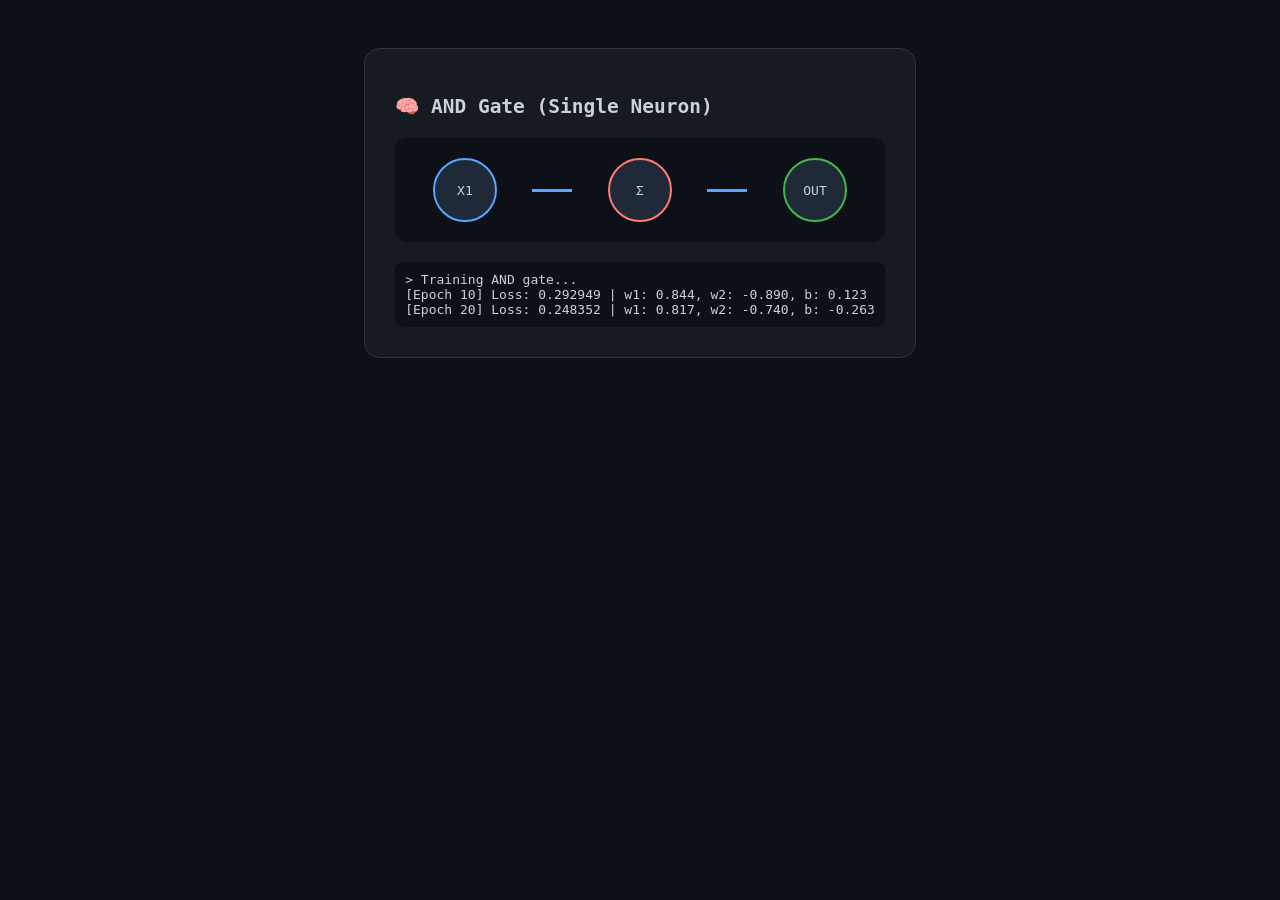
==== andNetwork/index.html @ 25001340 "Applied Separation of Concerns on AND" ====
<!DOCTYPE html>
<html>
<head>
<title>AND Gate - Single Neuron</title>
<link rel="stylesheet" href="style.css">
</head>
<body>
<div class="box">
  <h2>🧠 AND Gate (Single Neuron)</h2>
  <div class="neuron">
    <div class="circle">X1</div>
    <div class="line"></div>
    <div class="circle" style="border-color: #ff7b72;">Σ</div>
    <div class="line"></div>
    <div class="circle" style="border-color: #3fb950;">OUT</div>
  </div>
  <div id="log">> Training AND gate...</div>
  <script src="script.js"></script>
</div>
</body>
</html>
---- andNetwork/style.css ----
body { background: #0d1117; color: #c9d1d9; font-family: monospace; display: flex; justify-content: center; padding: 40px; }
.box { background: #161b22; padding: 30px; border-radius: 16px; border: 1px solid #30363d; max-width: 500px; }
.neuron { display: flex; justify-content: space-around; align-items: center; background: #0d1117; padding: 20px; border-radius: 12px; margin: 20px 0; }
.circle { width: 60px; height: 60px; border-radius: 50%; background: #1f2937; border: 2px solid #58a6ff; display: flex; align-items: center; justify-content: center; }
.line { width: 40px; height: 3px; background: #58a6ff; }
#log { background: #0d1117; padding: 10px; border-radius: 8px; max-height: 150px; overflow-y: auto; font-size: 13px; white-space: pre-wrap; }
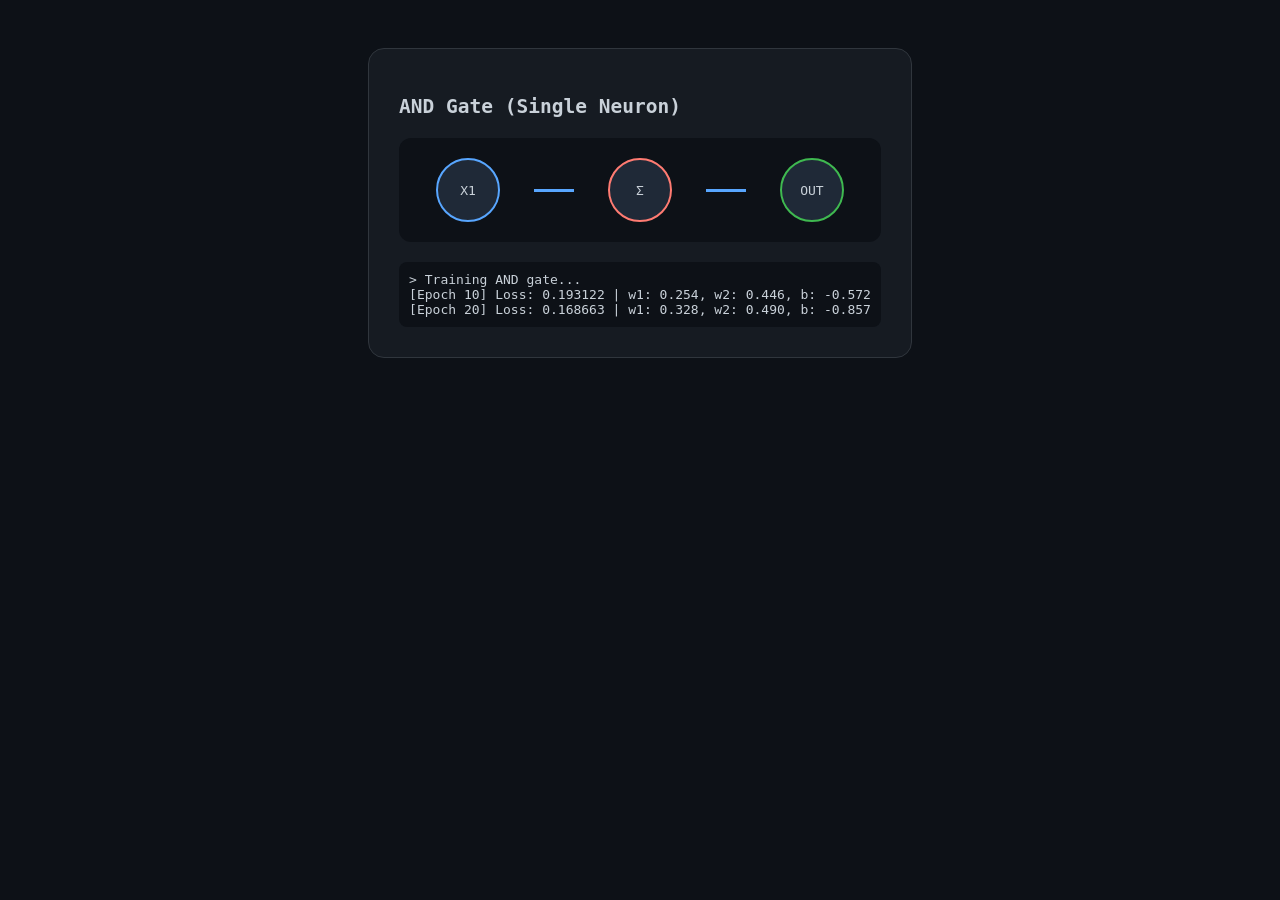
==== commit 1bd2e5e9: "aesthetic AND updates" ====
--- a/andNetwork/index.html
+++ b/andNetwork/index.html
@@ -6,7 +6,7 @@
 </head>
 <body>
 <div class="box">
-  <h2>🧠 AND Gate (Single Neuron)</h2>
+  <h2>AND Gate (Single Neuron)</h2>
   <div class="neuron">
     <div class="circle">X1</div>
     <div class="line"></div>
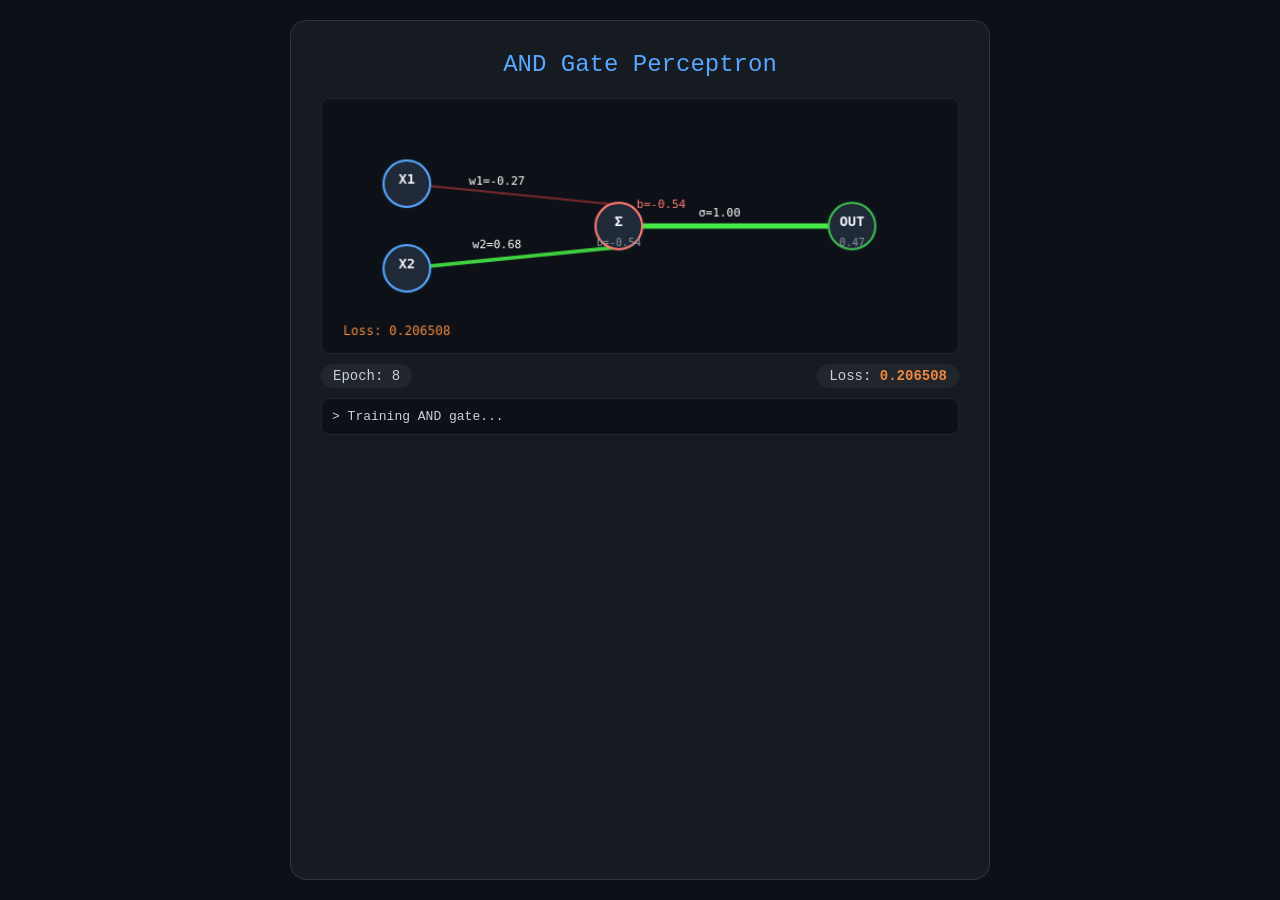
==== commit 94716d3f: "Updated AND animation" ====
--- a/andNetwork/index.html
+++ b/andNetwork/index.html
@@ -1,21 +1,19 @@
 <!DOCTYPE html>
 <html>
 <head>
-<title>AND Gate - Single Neuron</title>
+<title>AND Gate Perceptron</title>
 <link rel="stylesheet" href="style.css">
 </head>
 <body>
-<div class="box">
-  <h2>AND Gate (Single Neuron)</h2>
-  <div class="neuron">
-    <div class="circle">X1</div>
-    <div class="line"></div>
-    <div class="circle" style="border-color: #ff7b72;">Σ</div>
-    <div class="line"></div>
-    <div class="circle" style="border-color: #3fb950;">OUT</div>
+<div class="container">
+  <h2>AND Gate Perceptron</h2>
+  <canvas id="canvas" width="600" height="240"></canvas>
+  <div class="status">
+    <span class="badge">Epoch: <span id="epochDisplay">0</span></span>
+    <span class="badge">Loss: <span id="lossDisplay" class="loss-val">1.000</span></span>
   </div>
   <div id="log">> Training AND gate...</div>
-  <script src="script.js"></script>
 </div>
+<script src="script.js"></script>
 </body>
 </html>
--- a/andNetwork/style.css
+++ b/andNetwork/style.css
@@ -1,6 +1,81 @@
-body { background: #0d1117; color: #c9d1d9; font-family: monospace; display: flex; justify-content: center; padding: 40px; }
-.box { background: #161b22; padding: 30px; border-radius: 16px; border: 1px solid #30363d; max-width: 500px; }
-.neuron { display: flex; justify-content: space-around; align-items: center; background: #0d1117; padding: 20px; border-radius: 12px; margin: 20px 0; }
-.circle { width: 60px; height: 60px; border-radius: 50%; background: #1f2937; border: 2px solid #58a6ff; display: flex; align-items: center; justify-content: center; }
-.line { width: 40px; height: 3px; background: #58a6ff; }
-#log { background: #0d1117; padding: 10px; border-radius: 8px; max-height: 150px; overflow-y: auto; font-size: 13px; white-space: pre-wrap; }+* {
+    box-sizing: border-box;
+    font-family: 'Courier New', monospace;
+}
+
+body {
+    background: #0d1117;
+    color: #c9d1d9;
+    display: flex;
+    justify-content: center;
+    padding: 20px;
+    margin: 0;
+    min-height: 100vh;
+}
+
+.container {
+    background: #161b22;
+    padding: 30px;
+    border-radius: 16px;
+    border: 1px solid #30363d;
+    max-width: 700px;
+    width: 100%;
+}
+
+h2 {
+    font-weight: 300;
+    color: #58a6ff;
+    margin-top: 0;
+    text-align: center;
+}
+
+canvas {
+    display: block;
+    width: 100%;
+    background: #0d1117;
+    border-radius: 8px;
+    border: 1px solid #21262d;
+    margin: 10px 0;
+}
+
+.status {
+    display: flex;
+    justify-content: space-between;
+    font-size: 14px;
+    margin: 10px 0;
+}
+
+.badge {
+    background: #21262d;
+    padding: 4px 12px;
+    border-radius: 20px;
+}
+
+.loss-val {
+    color: #f0883e;
+    font-weight: bold;
+}
+
+#log {
+    background: #0d1117;
+    padding: 10px;
+    border-radius: 8px;
+    max-height: 150px;
+    overflow-y: auto;
+    font-size: 13px;
+    white-space: pre-wrap;
+    border: 1px solid #21262d;
+    margin-top: 10px;
+}
+
+#log .weight {
+    color: #58a6ff;
+}
+
+#log .loss {
+    color: #f0883e;
+}
+
+#log .done {
+    color: #3fb950;
+}
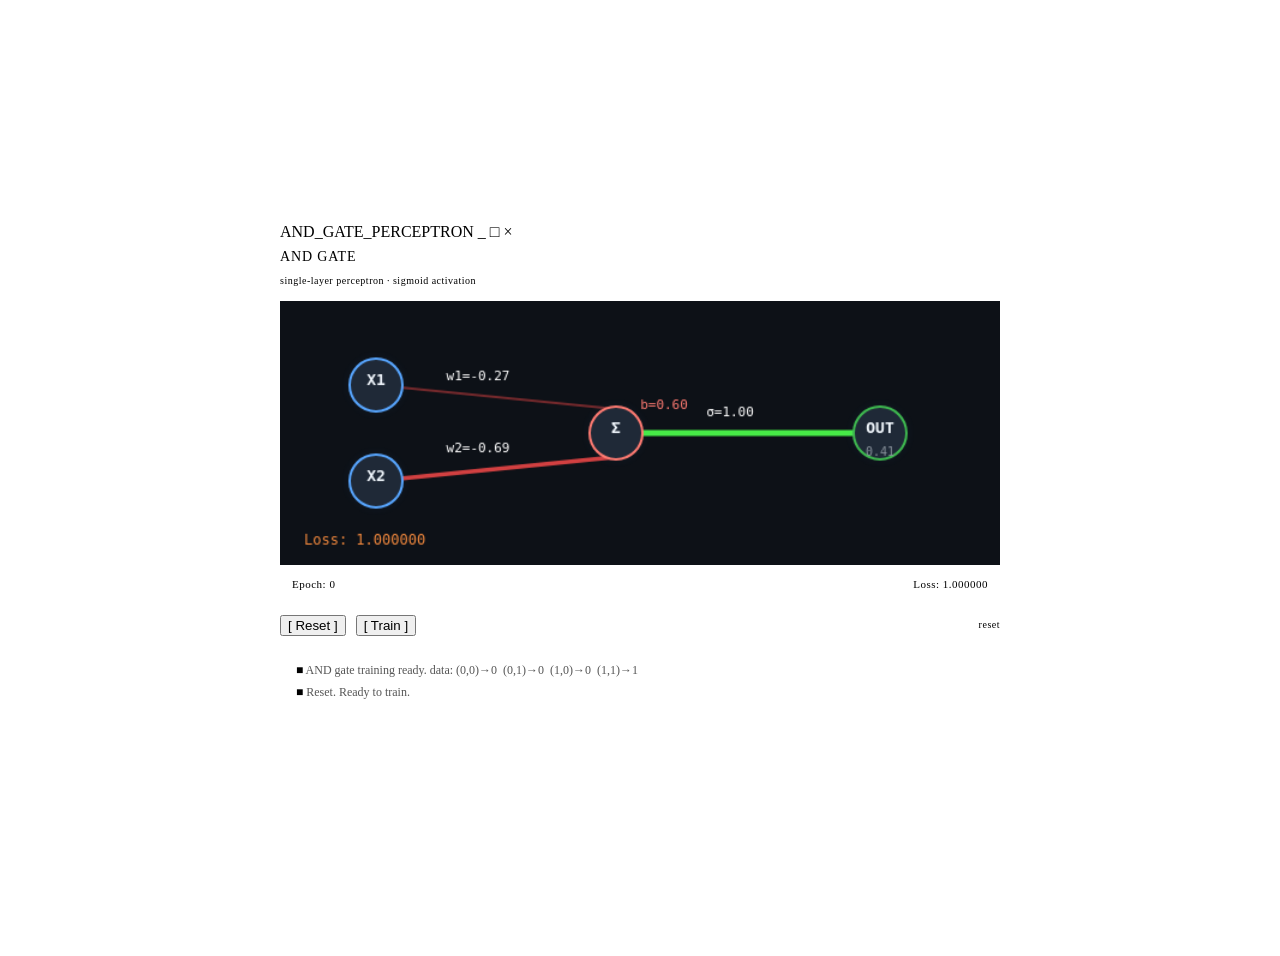
==== commit 209a7d2d: "Added SZ styling to AND and OR Network" ====
--- a/andNetwork/index.html
+++ b/andNetwork/index.html
@@ -2,18 +2,60 @@
 <html>
 <head>
 <title>AND Gate Perceptron</title>
+<!-- Google Fonts (required by Silicon Zen) -->
+<link href="https://fonts.googleapis.com/css2?family=Newsreader:ital,opsz,wght@0,6..72,400;0,6..72,700;1,6..72,400&family=JetBrains+Mono:wght@400;500&family=Press+Start+2P&display=swap" rel="stylesheet" />
+
+<!-- Silicon Zen CSS -->
+<link rel="stylesheet" href="https://king525dev.github.io/silicon-zen/library/sz.css" />
 <link rel="stylesheet" href="style.css">
 </head>
-<body>
-<div class="container">
-  <h2>AND Gate Perceptron</h2>
-  <canvas id="canvas" width="600" height="240"></canvas>
-  <div class="status">
-    <span class="badge">Epoch: <span id="epochDisplay">0</span></span>
-    <span class="badge">Loss: <span id="lossDisplay" class="loss-val">1.000</span></span>
-  </div>
-  <div id="log">> Training AND gate...</div>
-</div>
+<body class="sz-dither">
+  <div class="sz-card perceptron-card sz-card--window">
+      <!-- Card header with window-chrome style -->
+      <div class="sz-card__header">
+          <div class="sz-card__dots">
+              <div class="sz-card__dot sz-card__dot--r"></div>
+              <div class="sz-card__dot sz-card__dot--g"></div>
+              <div class="sz-card__dot sz-card__dot--b"></div>
+          </div>
+          <span class="sz-card__title">AND_GATE_PERCEPTRON</span>
+          <span class="sz-card__title">_ □ ×</span>
+      </div>
+
+      <!-- Card body -->
+      <div class="sz-card__body">
+
+          <!-- Pixel-style heading -->
+          <div class="pixel-heading" style="margin-bottom:4px;">AND GATE</div>
+          <div class="mono-dim" style="margin-bottom:12px;">single‑layer perceptron · sigmoid activation</div>
+
+          <!-- Canvas -->
+          <canvas id="canvas" width="600" height="220"></canvas>
+
+          <!-- Status row -->
+          <div class="status-row">
+              <span class="badge">Epoch: <span id="epochDisplay">0</span></span>
+              <span class="badge">Loss: <span id="lossDisplay" class="loss-val">1.000000</span></span>
+          </div>
+
+          <!-- Control buttons -->
+          <div class="btn-group">
+              <button class="sz-btn sz-btn--sm" id="resetBtn">[ Reset ]</button>
+              <button class="sz-btn sz-btn--sm sz-btn--solid" id="trainBtn">[ Train ]</button>
+              <span class="mono-dim" style="margin-left:auto;align-self:center;" id="statusLabel">ready</span>
+          </div>
+
+          <!-- Log / CLI output -->
+          <div class="log-cli" id="log">
+              <span class="prompt">■</span> <span class="muted">AND gate training ready.</span>
+              <span class="muted">  data: (0,0)→0 &nbsp;(0,1)→0 &nbsp;(1,0)→0 &nbsp;(1,1)→1</span>
+          </div>
+
+      </div><!-- /card-body -->
+  </div><!-- /sz-card -->
+
+    <!-- Silicon Zen JS (optional, but enables theme toggling etc.) -->
+    <script src="https://king525dev.github.io/silicon-zen/library/sz.js"></script>
 <script src="script.js"></script>
 </body>
 </html>
--- a/andNetwork/style.css
+++ b/andNetwork/style.css
@@ -1,81 +1,181 @@
-* {
-    box-sizing: border-box;
-    font-family: 'Courier New', monospace;
+/* ── minimal page-specific overrides ── */
+body {
+    background: var(--sz-bg);
+    color: var(--sz-text);
+    font-family: var(--sz-font-serif);
+    line-height: 1.65;
+    min-height: 100vh;
+    display: flex;
+    justify-content: center;
+    align-items: center;
+    padding: 20px;
 }
 
-body {
-    background: #0d1117;
-    color: #c9d1d9;
-    display: flex;
-    justify-content: center;
-    padding: 20px;
-    margin: 0;
-    min-height: 100vh;
-}
-
-.container {
-    background: #161b22;
-    padding: 30px;
-    border-radius: 16px;
-    border: 1px solid #30363d;
-    max-width: 700px;
+/* Use the sz-card component as the main container */
+.perceptron-card {
+    max-width: 720px;
     width: 100%;
 }
 
-h2 {
-    font-weight: 300;
-    color: #58a6ff;
-    margin-top: 0;
-    text-align: center;
+/* Canvas sits inside the card body */
+#canvas {
+    display: block;
+    width: 100%;
+    height: auto;               /* preserve aspect ratio */
+    aspect-ratio: 600 / 220;    /* maintain the original 600x220 ratio */
+    background: #0d1117;
+    border: 1px solid var(--sz-border-dim);
+    border-radius: 0;
+    margin: 0;
 }
 
-canvas {
-    display: block;
-    width: 100%;
-    background: #0d1117;
-    border-radius: 8px;
-    border: 1px solid #21262d;
-    margin: 10px 0;
+/* Status row: sz-flex + sz-mono */
+.status-row {
+    display: flex;
+    justify-content: space-between;
+    font-family: var(--sz-font-mono);
+    font-size: 11px;
+    letter-spacing: 0.5px;
+    color: var(--sz-text-dim);
+    padding: 8px 0;
 }
 
-.status {
-    display: flex;
-    justify-content: space-between;
-    font-size: 14px;
-    margin: 10px 0;
+.status-row .badge {
+    background: var(--sz-surface-alt);
+    border: 1px solid var(--sz-border-dim);
+    padding: 2px 12px;
 }
 
-.badge {
-    background: #21262d;
-    padding: 4px 12px;
-    border-radius: 20px;
+.status-row .loss-val {
+    color: var(--sz-amber);
+    font-weight: 500;
 }
 
-.loss-val {
-    color: #f0883e;
-    font-weight: bold;
+/* Log panel — styled like a mini CLI */
+.log-cli {
+    background: var(--sz-cli-bg);
+    color: var(--sz-cli-text);
+    font-family: var(--sz-font-mono);
+    font-size: 12px;
+    line-height: 1.8;
+    padding: 12px 16px;
+    border: 1px solid var(--sz-border);
+    max-height: 160px;
+    overflow-y: auto;
+    margin-top: 12px;
+    border-radius: 0;
+    position: relative;
 }
 
-#log {
-    background: #0d1117;
-    padding: 10px;
-    border-radius: 8px;
-    max-height: 150px;
-    overflow-y: auto;
-    font-size: 13px;
-    white-space: pre-wrap;
-    border: 1px solid #21262d;
-    margin-top: 10px;
+.log-cli::-webkit-scrollbar {
+    width: 4px;
+}
+.log-cli::-webkit-scrollbar-thumb {
+    background: var(--sz-teal);
 }
 
-#log .weight {
-    color: #58a6ff;
+.log-cli .weight {
+    color: var(--sz-teal);
+}
+.log-cli .loss {
+    color: var(--sz-amber);
+}
+.log-cli .done {
+    color: var(--sz-green);
 }
 
-#log .loss {
-    color: #f0883e;
+.log-cli .prompt {
+    color: var(--sz-teal);
+}
+.log-cli .muted {
+    color: #555;
+}
+.log-cli .ok {
+    color: var(--sz-green);
+}
+.log-cli .warn {
+    color: var(--sz-amber);
 }
 
-#log .done {
-    color: #3fb950;
+/* Pixel label for the heading */
+.pixel-heading {
+    font-family: var(--sz-font-pixel);
+    font-size: 14px;
+    letter-spacing: 0.06em;
+    color: var(--sz-teal);
+}
+
+/* Small helper: monospace dim */
+.mono-dim {
+    font-family: var(--sz-font-mono);
+    font-size: 10px;
+    color: var(--sz-text-dim);
+    letter-spacing: 0.5px;
+}
+
+/* Button spacing */
+.btn-group {
+    display: flex;
+    gap: 10px;
+    flex-wrap: wrap;
+    margin-top: 12px;
+}
+
+/* ─── RESPONSIVE TWEAKS ─── */
+@media (max-width: 600px) {
+    body {
+        padding: 10px;
+    }
+
+    .sz-card__body {
+        padding: calc(var(--sz-grid) * 4) !important; /* reduce padding */
+    }
+
+    .pixel-heading {
+        font-size: 12px;
+    }
+
+    .mono-dim {
+        font-size: 9px;
+    }
+
+    .status-row {
+        font-size: 10px;
+        flex-wrap: wrap;
+        gap: 6px;
+    }
+
+    .log-cli {
+        font-size: 11px;
+        max-height: 120px;
+        padding: 10px 12px;
+    }
+
+    .btn-group .sz-btn {
+        font-size: 10px;
+        padding: calc(var(--sz-grid) * 2) calc(var(--sz-grid) * 4);
+    }
+
+    #canvas {
+        aspect-ratio: 600 / 220; /* keep ratio */
+    }
+}
+
+@media (max-width: 400px) {
+    .pixel-heading {
+        font-size: 10px;
+    }
+
+    .status-row .badge {
+        padding: 1px 8px;
+    }
+
+    .log-cli {
+        font-size: 10px;
+        max-height: 100px;
+    }
+
+    .btn-group .sz-btn {
+        font-size: 9px;
+    }
 }
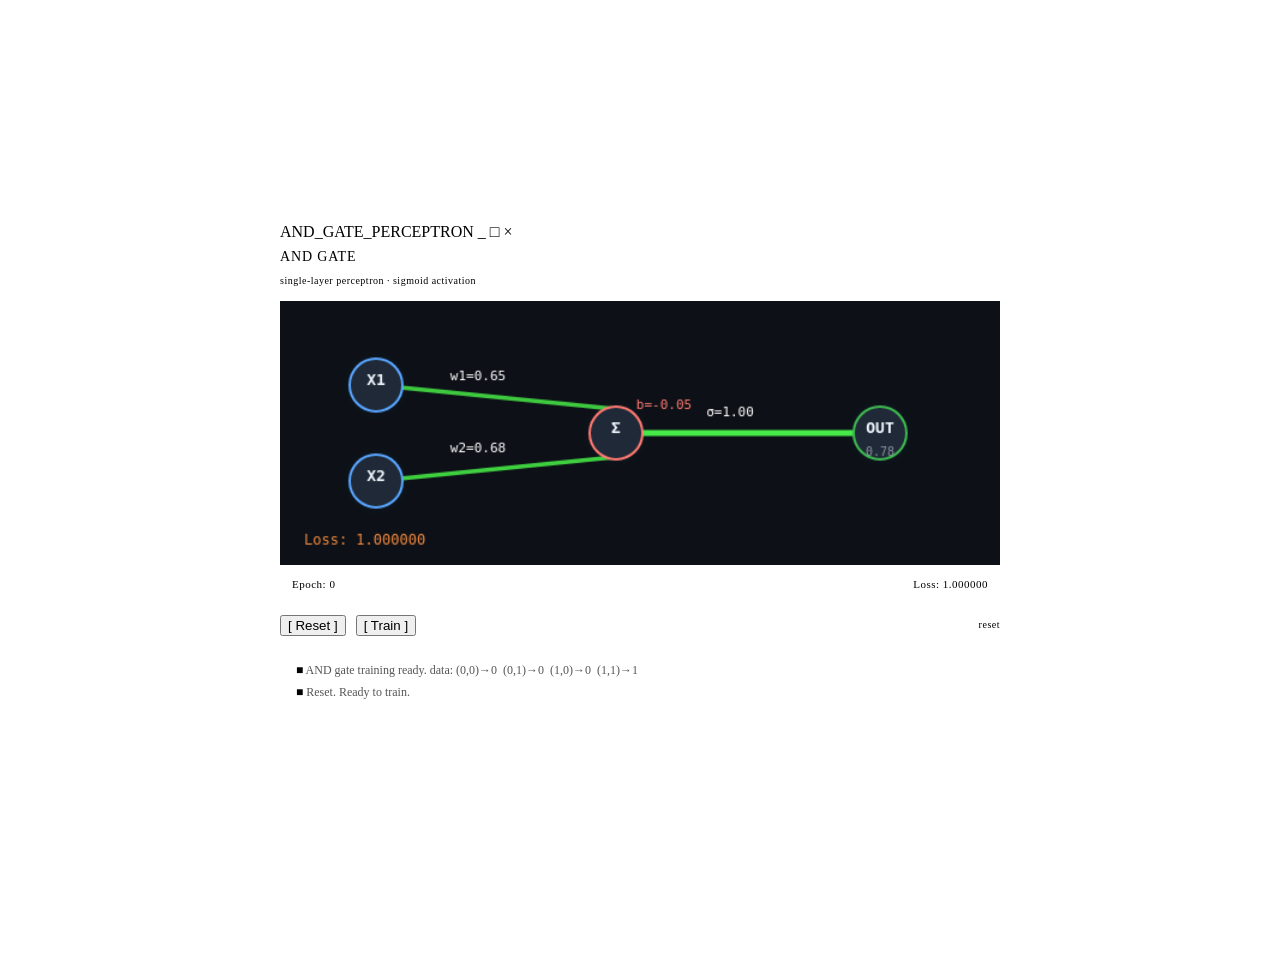
==== commit aa20f6c5: "Added SZ styling to XOR Network" ====
--- a/andNetwork/index.html
+++ b/andNetwork/index.html
@@ -1,5 +1,5 @@
 <!DOCTYPE html>
-<html>
+<html data-sz-theme="obsidian">
 <head>
 <title>AND Gate Perceptron</title>
 <!-- Google Fonts (required by Silicon Zen) -->
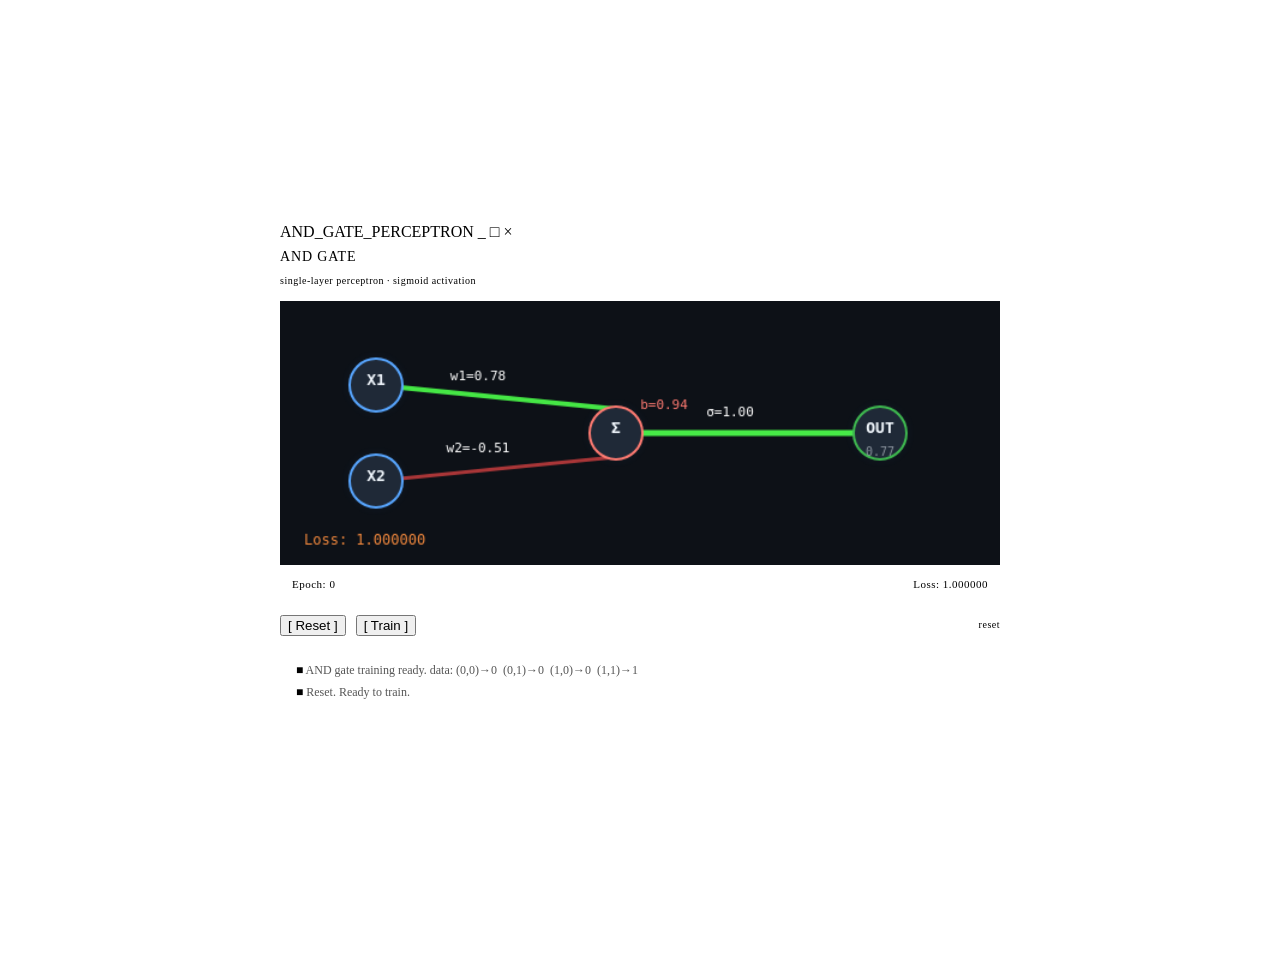
==== commit d07015fe: "Minor changes" ====
--- a/andNetwork/index.html
+++ b/andNetwork/index.html
@@ -19,7 +19,7 @@
               <div class="sz-card__dot sz-card__dot--b"></div>
           </div>
           <span class="sz-card__title">AND_GATE_PERCEPTRON</span>
-          <span class="sz-card__title">_ □ ×</span>
+          <span class="sz-card__title" onclick="history.back()" style="cursor: pointer;">_ □ ×</span>
       </div>
 
       <!-- Card body -->
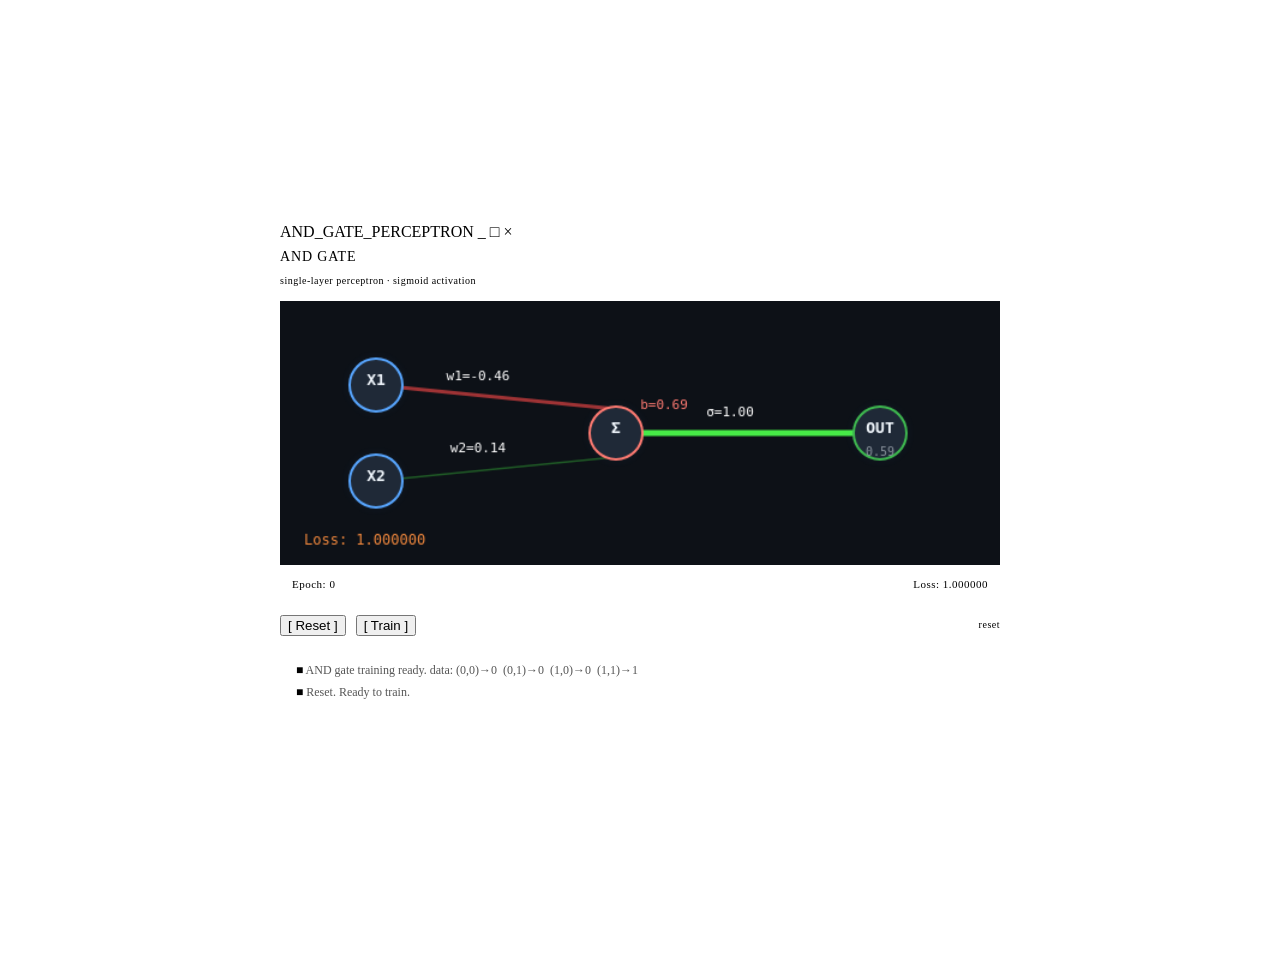
==== commit 72bb7bc7: "Update index.html" ====
--- a/andNetwork/index.html
+++ b/andNetwork/index.html
@@ -21,7 +21,7 @@
           <span class="sz-card__title">AND_GATE_PERCEPTRON</span>
           <span class="sz-card__title" onclick="history.back()" style="cursor: pointer;">_ □ ×</span>
       </div>
-
+    </im>
       <!-- Card body -->
       <div class="sz-card__body">
 
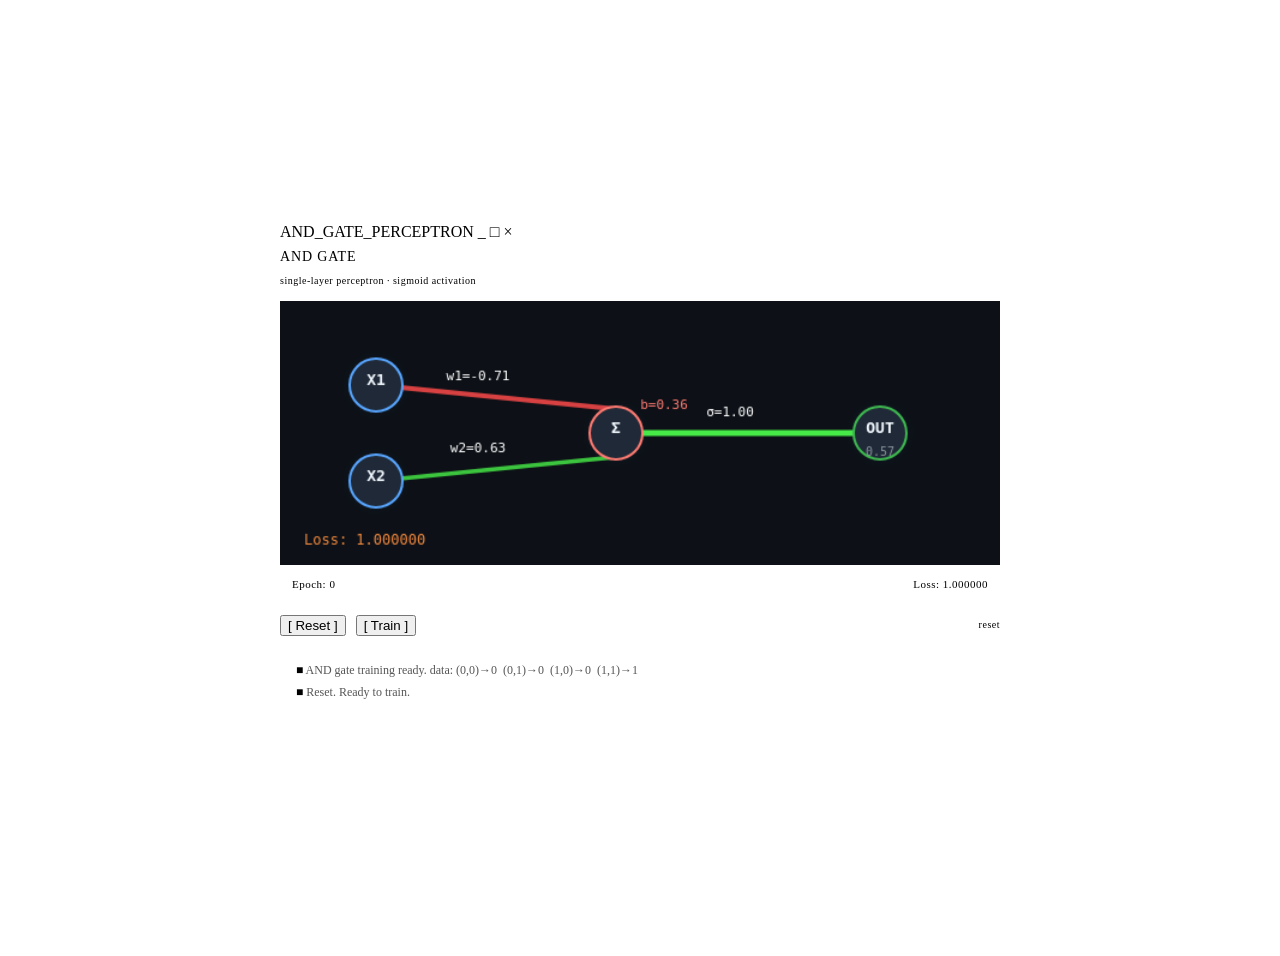
==== commit a2892849: "Update index.html" ====
--- a/andNetwork/index.html
+++ b/andNetwork/index.html
@@ -21,7 +21,6 @@
           <span class="sz-card__title">AND_GATE_PERCEPTRON</span>
           <span class="sz-card__title" onclick="history.back()" style="cursor: pointer;">_ □ ×</span>
       </div>
-    </im>
       <!-- Card body -->
       <div class="sz-card__body">
 
